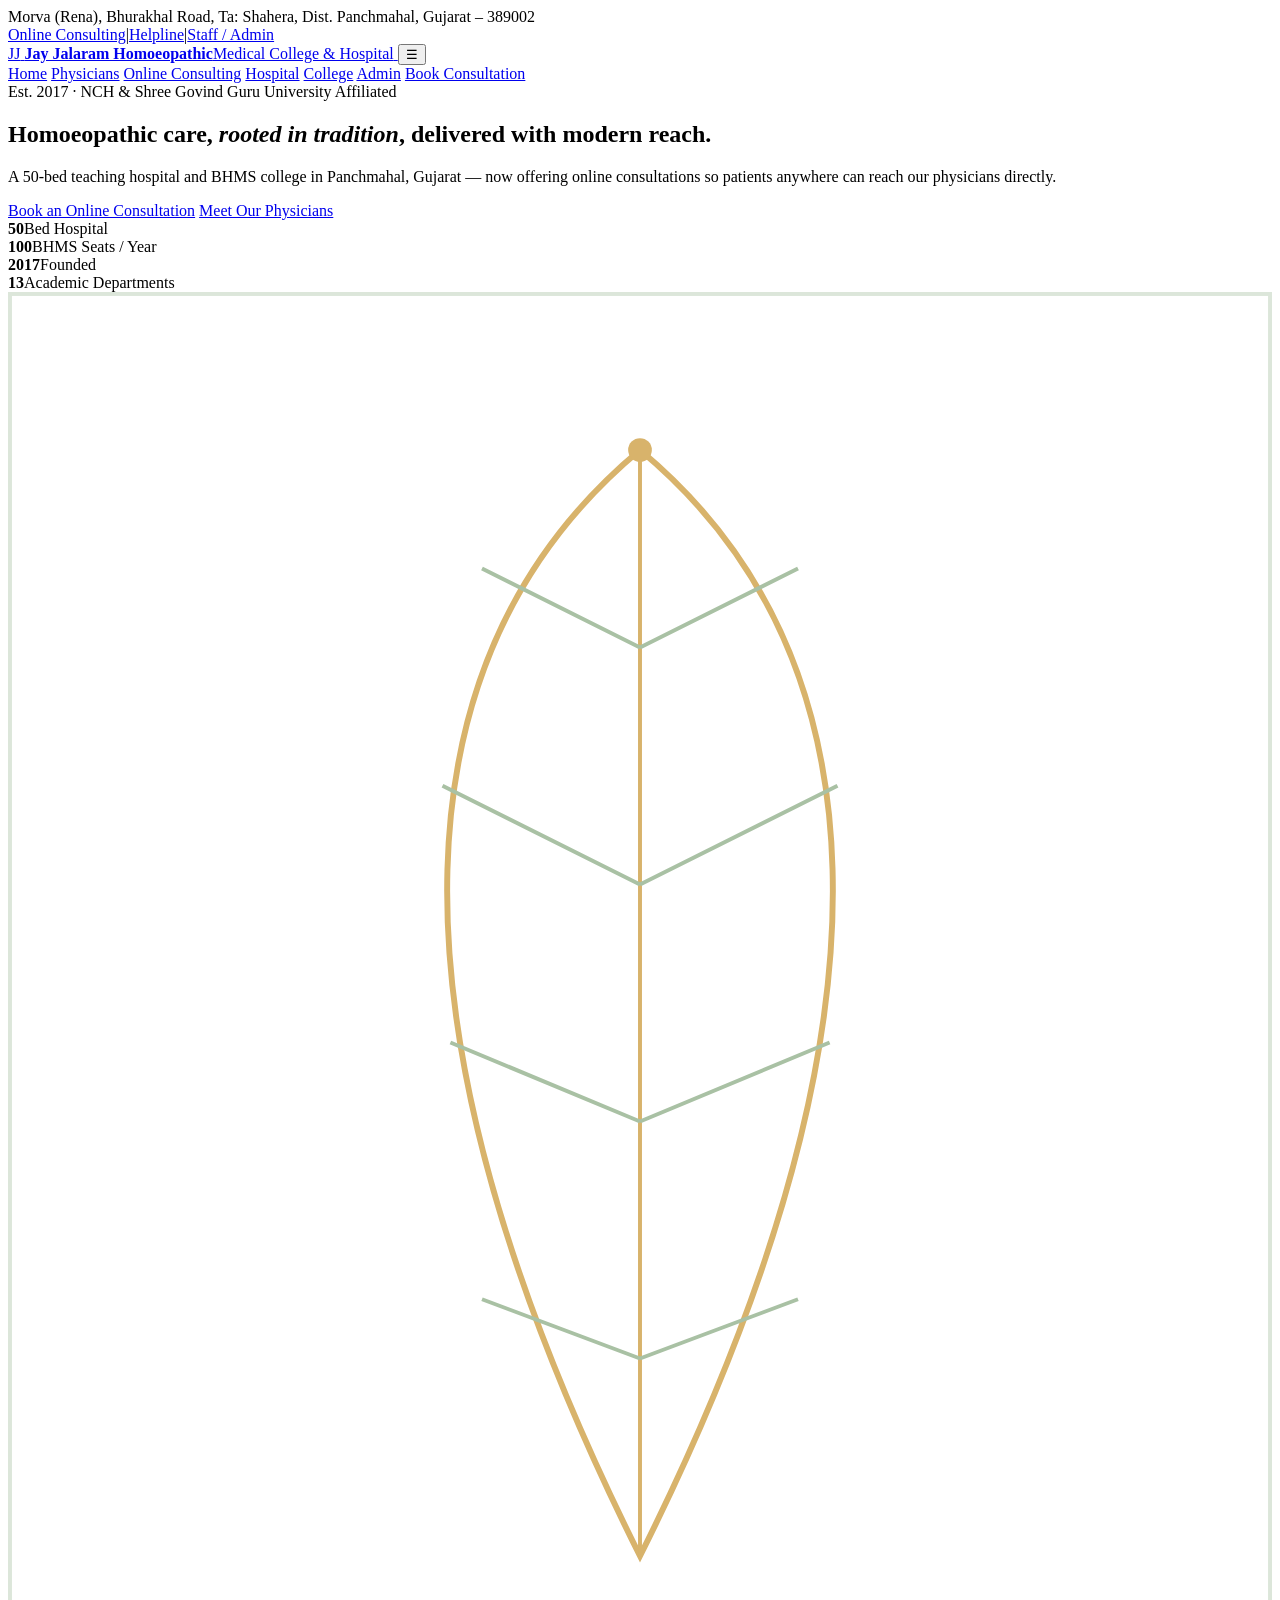
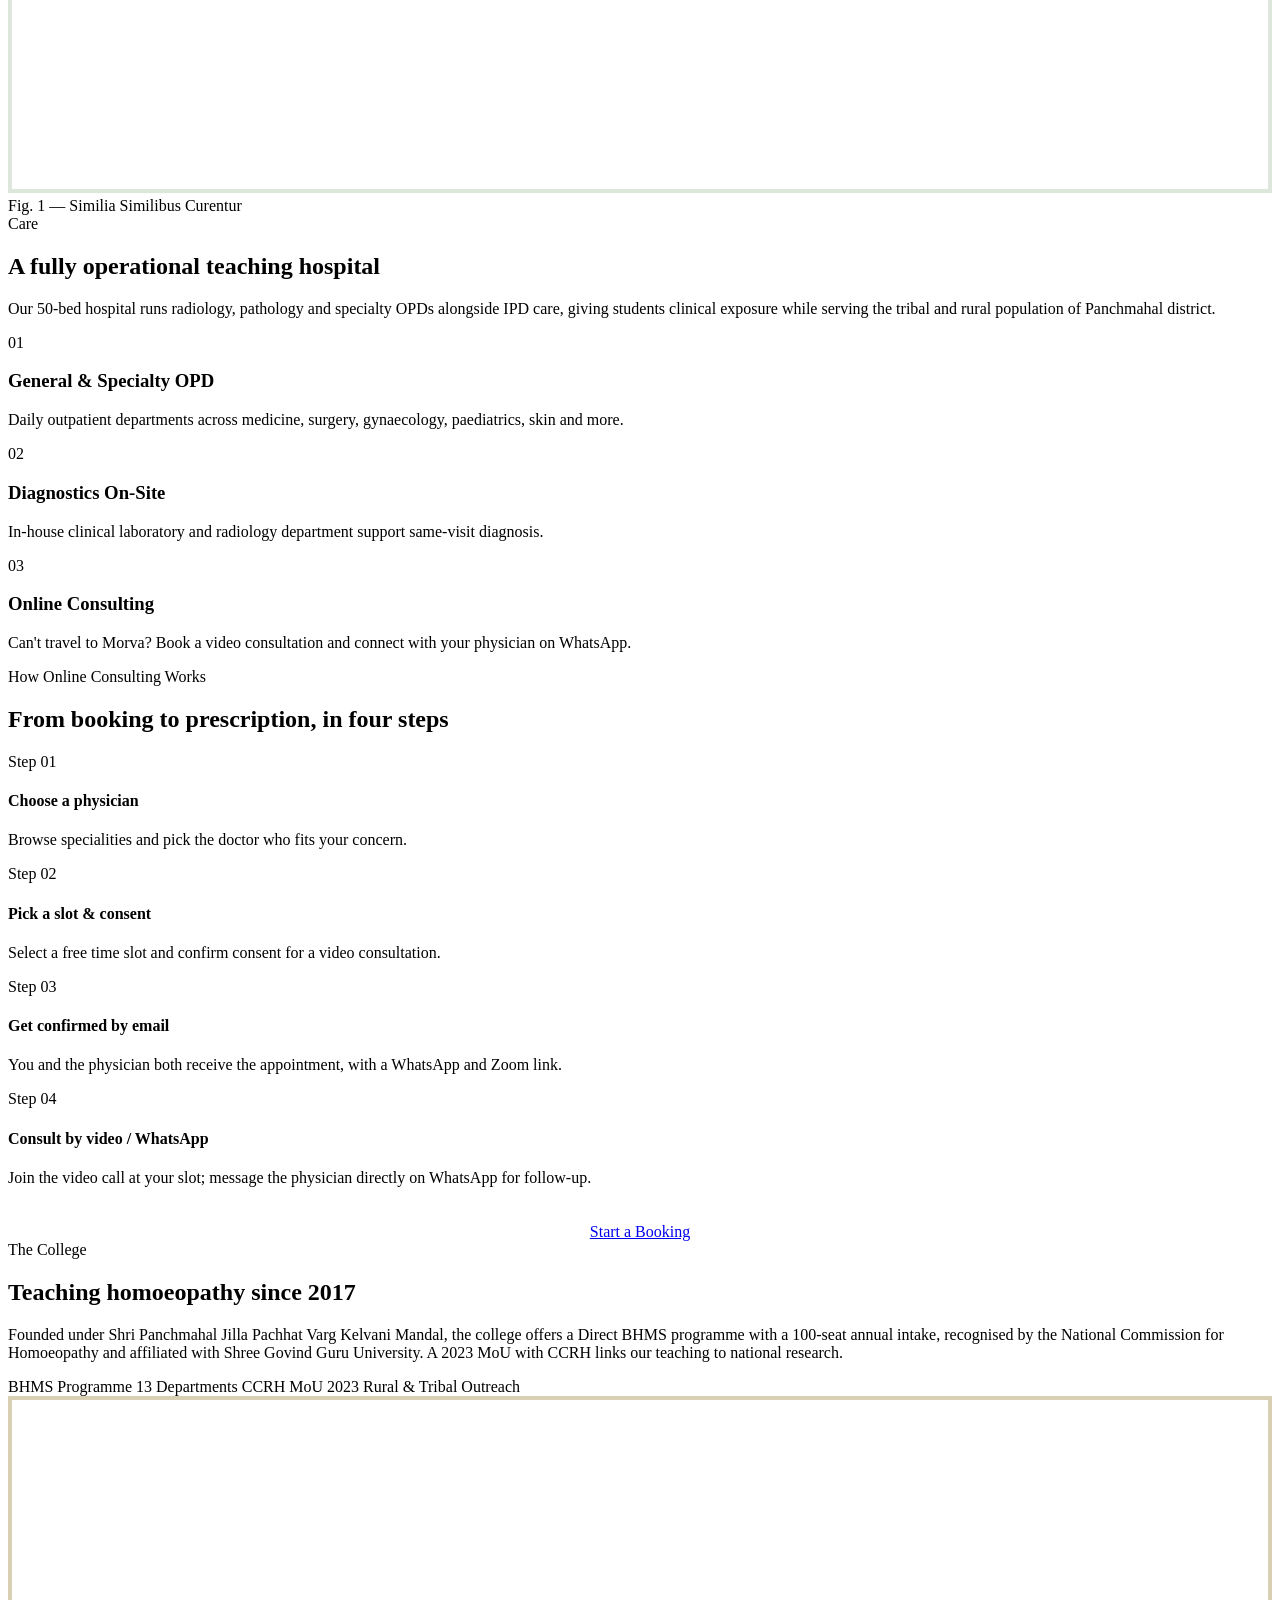
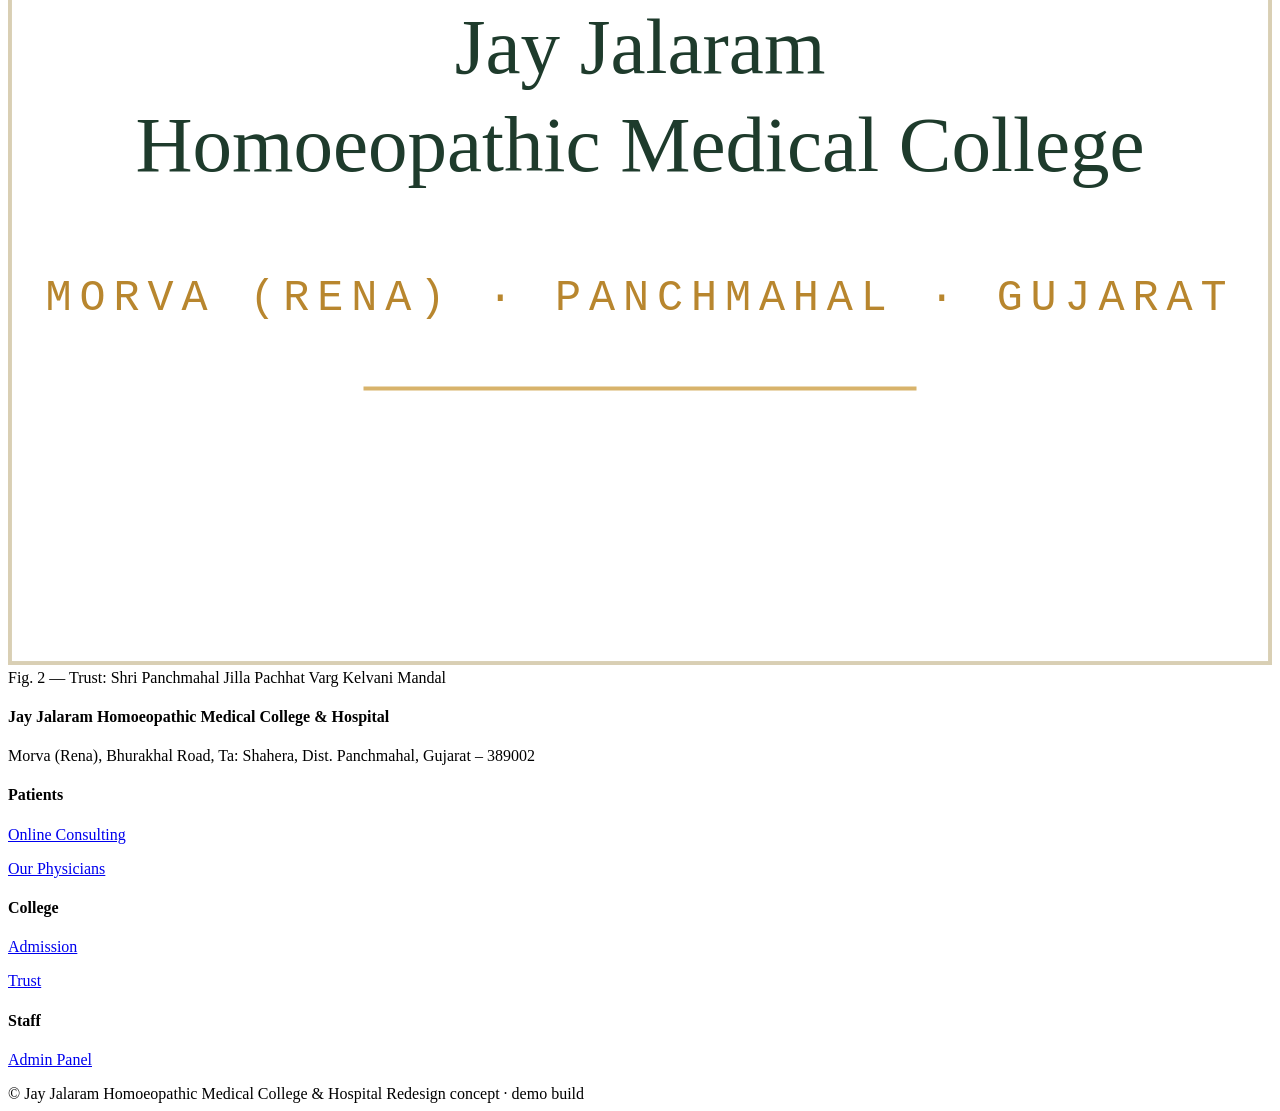
==== index.html @ 192fce9d "Add files via upload" ====
<!DOCTYPE html>
<html lang="en">
<head>
<meta charset="UTF-8">
<meta name="viewport" content="width=device-width, initial-scale=1">
<title>Jay Jalaram Homoeopathic Medical College & Hospital</title>
<link rel="stylesheet" href="css/style.css">
</head>
<body>

<div class="utility-bar">
  <div class="container">
    <div>Morva (Rena), Bhurakhal Road, Ta: Shahera, Dist. Panchmahal, Gujarat – 389002</div>
    <div><a href="consulting.html">Online Consulting</a><span class="sep">|</span><a href="tel:+910000000000">Helpline</a><span class="sep">|</span><a href="admin.html">Staff / Admin</a></div>
  </div>
</div>

<header class="site-header">
  <div class="container nav-row">
    <a href="index.html" class="brand">
      <span class="brand-mark">JJ</span>
      <span class="brand-text"><strong>Jay Jalaram Homoeopathic</strong><span>Medical College & Hospital</span></span>
    </a>
    <button class="nav-toggle" aria-label="Menu">&#9776;</button>
    <nav class="main-nav">
      <a href="index.html" class="current">Home</a>
      <a href="physicians.html">Physicians</a>
      <a href="consulting.html">Online Consulting</a>
      <a href="#hospital">Hospital</a>
      <a href="#college">College</a>
      <a href="admin.html">Admin</a>
      <a href="consulting.html" class="nav-cta">Book Consultation</a>
    </nav>
  </div>
</header>

<section class="hero">
  <div class="container">
    <div>
      <div class="eyebrow">Est. 2017 · NCH &amp; Shree Govind Guru University Affiliated</div>
      <h1>Homoeopathic care, <em>rooted in tradition</em>, delivered with modern reach.</h1>
      <p class="lead">A 50-bed teaching hospital and BHMS college in Panchmahal, Gujarat — now offering online consultations so patients anywhere can reach our physicians directly.</p>
      <div class="hero-actions">
        <a href="consulting.html" class="btn btn-primary">Book an Online Consultation</a>
        <a href="physicians.html" class="btn btn-outline-light">Meet Our Physicians</a>
      </div>
      <div class="hero-stats">
        <div><strong>50</strong><span>Bed Hospital</span></div>
        <div><strong>100</strong><span>BHMS Seats / Year</span></div>
        <div><strong>2017</strong><span>Founded</span></div>
        <div><strong>13</strong><span>Academic Departments</span></div>
      </div>
    </div>
    <div class="leaf-plate">
      <svg viewBox="0 0 320 380" fill="none" xmlns="http://www.w3.org/2000/svg">
        <rect x="0.5" y="0.5" width="319" height="379" stroke="#A9C1A4" stroke-opacity="0.4"/>
        <path d="M160 40 C 100 90, 90 180, 160 320 C 230 180, 220 90, 160 40 Z" stroke="#D8B36B" stroke-width="1.5"/>
        <path d="M160 40 L160 320" stroke="#D8B36B" stroke-width="1"/>
        <path d="M160 90 L120 70 M160 90 L200 70" stroke="#A9C1A4" stroke-width="1"/>
        <path d="M160 150 L110 125 M160 150 L210 125" stroke="#A9C1A4" stroke-width="1"/>
        <path d="M160 210 L112 190 M160 210 L208 190" stroke="#A9C1A4" stroke-width="1"/>
        <path d="M160 270 L120 255 M160 270 L200 255" stroke="#A9C1A4" stroke-width="1"/>
        <circle cx="160" cy="40" r="3" fill="#D8B36B"/>
      </svg>
      <div class="plate-caption">Fig. 1 — Similia Similibus Curentur</div>
    </div>
  </div>
</section>

<section id="hospital">
  <div class="container">
    <div class="section-head">
      <div class="eyebrow">Care</div>
      <h2>A fully operational teaching hospital</h2>
      <p>Our 50-bed hospital runs radiology, pathology and specialty OPDs alongside IPD care, giving students clinical exposure while serving the tribal and rural population of Panchmahal district.</p>
    </div>
    <div class="grid grid-3">
      <div class="card"><div class="icon">01</div><h3>General &amp; Specialty OPD</h3><p>Daily outpatient departments across medicine, surgery, gynaecology, paediatrics, skin and more.</p></div>
      <div class="card"><div class="icon">02</div><h3>Diagnostics On-Site</h3><p>In-house clinical laboratory and radiology department support same-visit diagnosis.</p></div>
      <div class="card"><div class="icon">03</div><h3>Online Consulting</h3><p>Can't travel to Morva? Book a video consultation and connect with your physician on WhatsApp.</p></div>
    </div>
  </div>
</section>

<section class="band-parchment-warm">
  <div class="container">
    <div class="section-head">
      <div class="eyebrow">How Online Consulting Works</div>
      <h2>From booking to prescription, in four steps</h2>
    </div>
    <div class="steps">
      <div class="step"><div class="num">Step 01</div><h4>Choose a physician</h4><p>Browse specialities and pick the doctor who fits your concern.</p></div>
      <div class="step"><div class="num">Step 02</div><h4>Pick a slot &amp; consent</h4><p>Select a free time slot and confirm consent for a video consultation.</p></div>
      <div class="step"><div class="num">Step 03</div><h4>Get confirmed by email</h4><p>You and the physician both receive the appointment, with a WhatsApp and Zoom link.</p></div>
      <div class="step"><div class="num">Step 04</div><h4>Consult by video / WhatsApp</h4><p>Join the video call at your slot; message the physician directly on WhatsApp for follow-up.</p></div>
    </div>
    <div style="text-align:center;margin-top:36px;">
      <a href="consulting.html" class="btn btn-primary">Start a Booking</a>
    </div>
  </div>
</section>

<section id="college">
  <div class="container">
    <div class="grid grid-2" style="align-items:center;">
      <div>
        <div class="eyebrow">The College</div>
        <h2>Teaching homoeopathy since 2017</h2>
        <p>Founded under Shri Panchmahal Jilla Pachhat Varg Kelvani Mandal, the college offers a Direct BHMS programme with a 100-seat annual intake, recognised by the National Commission for Homoeopathy and affiliated with Shree Govind Guru University. A 2023 MoU with CCRH links our teaching to national research.</p>
        <div>
          <span class="pill">BHMS Programme</span>
          <span class="pill">13 Departments</span>
          <span class="pill">CCRH MoU 2023</span>
          <span class="pill">Rural &amp; Tribal Outreach</span>
        </div>
      </div>
      <div class="leaf-plate" style="background:var(--parchment-warm);border-color:var(--rule);">
        <svg viewBox="0 0 320 220" xmlns="http://www.w3.org/2000/svg">
          <rect x="0.5" y="0.5" width="319" height="219" fill="none" stroke="#D9CFB4"/>
          <text x="160" y="70" text-anchor="middle" font-family="Fraunces, serif" font-size="20" fill="#1E3B2C">Jay Jalaram</text>
          <text x="160" y="95" text-anchor="middle" font-family="Fraunces, serif" font-size="20" fill="#1E3B2C">Homoeopathic Medical College</text>
          <text x="160" y="130" text-anchor="middle" font-family="IBM Plex Mono, monospace" font-size="11" letter-spacing="2" fill="#B8862E">MORVA (RENA) · PANCHMAHAL · GUJARAT</text>
          <line x1="90" y1="150" x2="230" y2="150" stroke="#D8B36B"/>
        </svg>
        <div class="plate-caption">Fig. 2 — Trust: Shri Panchmahal Jilla Pachhat Varg Kelvani Mandal</div>
      </div>
    </div>
  </div>
</section>

<footer class="site-footer">
  <div class="container">
    <div class="grid-4">
      <div>
        <h4>Jay Jalaram Homoeopathic Medical College &amp; Hospital</h4>
        <p>Morva (Rena), Bhurakhal Road, Ta: Shahera, Dist. Panchmahal, Gujarat – 389002</p>
      </div>
      <div>
        <h4>Patients</h4>
        <p><a href="consulting.html">Online Consulting</a></p>
        <p><a href="physicians.html">Our Physicians</a></p>
      </div>
      <div>
        <h4>College</h4>
        <p><a href="#college">Admission</a></p>
        <p><a href="#college">Trust</a></p>
      </div>
      <div>
        <h4>Staff</h4>
        <p><a href="admin.html">Admin Panel</a></p>
      </div>
    </div>
    <div class="foot-bottom">
      <span>&copy; Jay Jalaram Homoeopathic Medical College &amp; Hospital</span>
      <span>Redesign concept · demo build</span>
    </div>
  </div>
</footer>

<script src="js/app.js"></script>
</body>
</html>
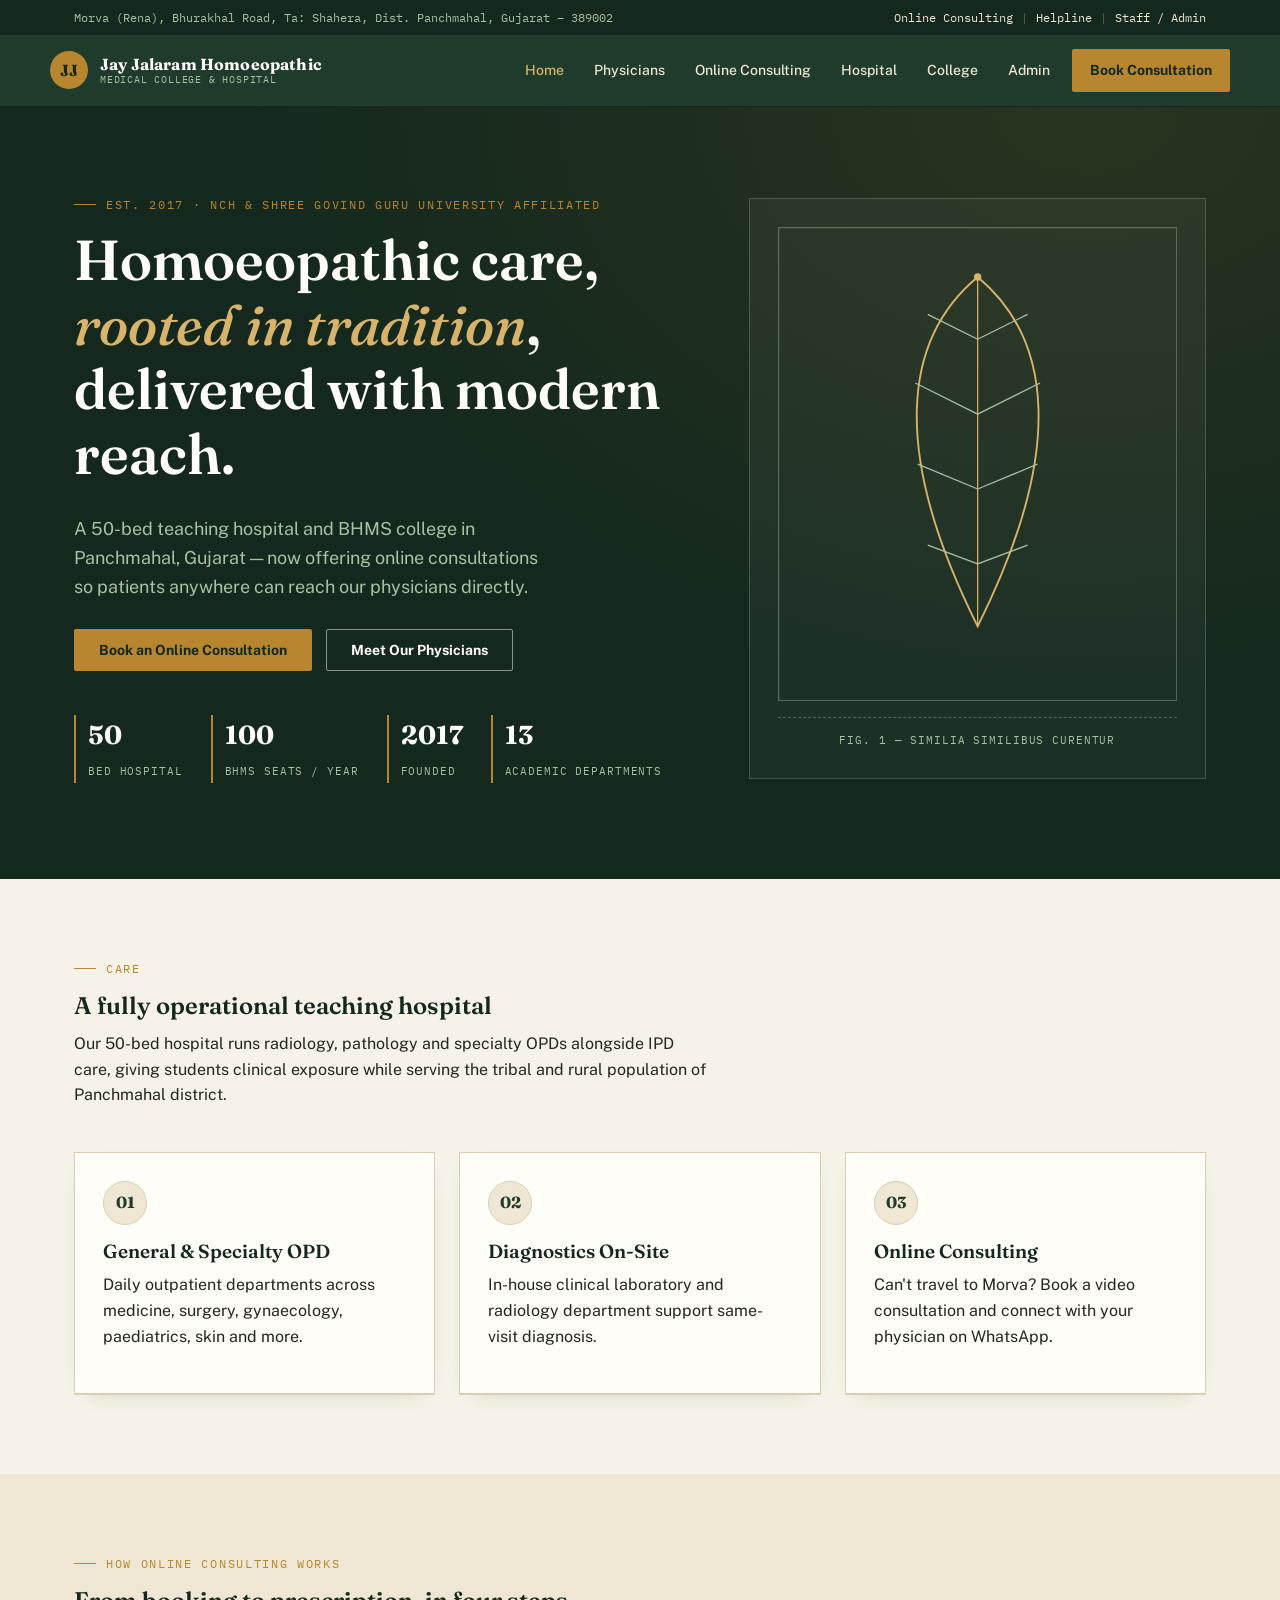
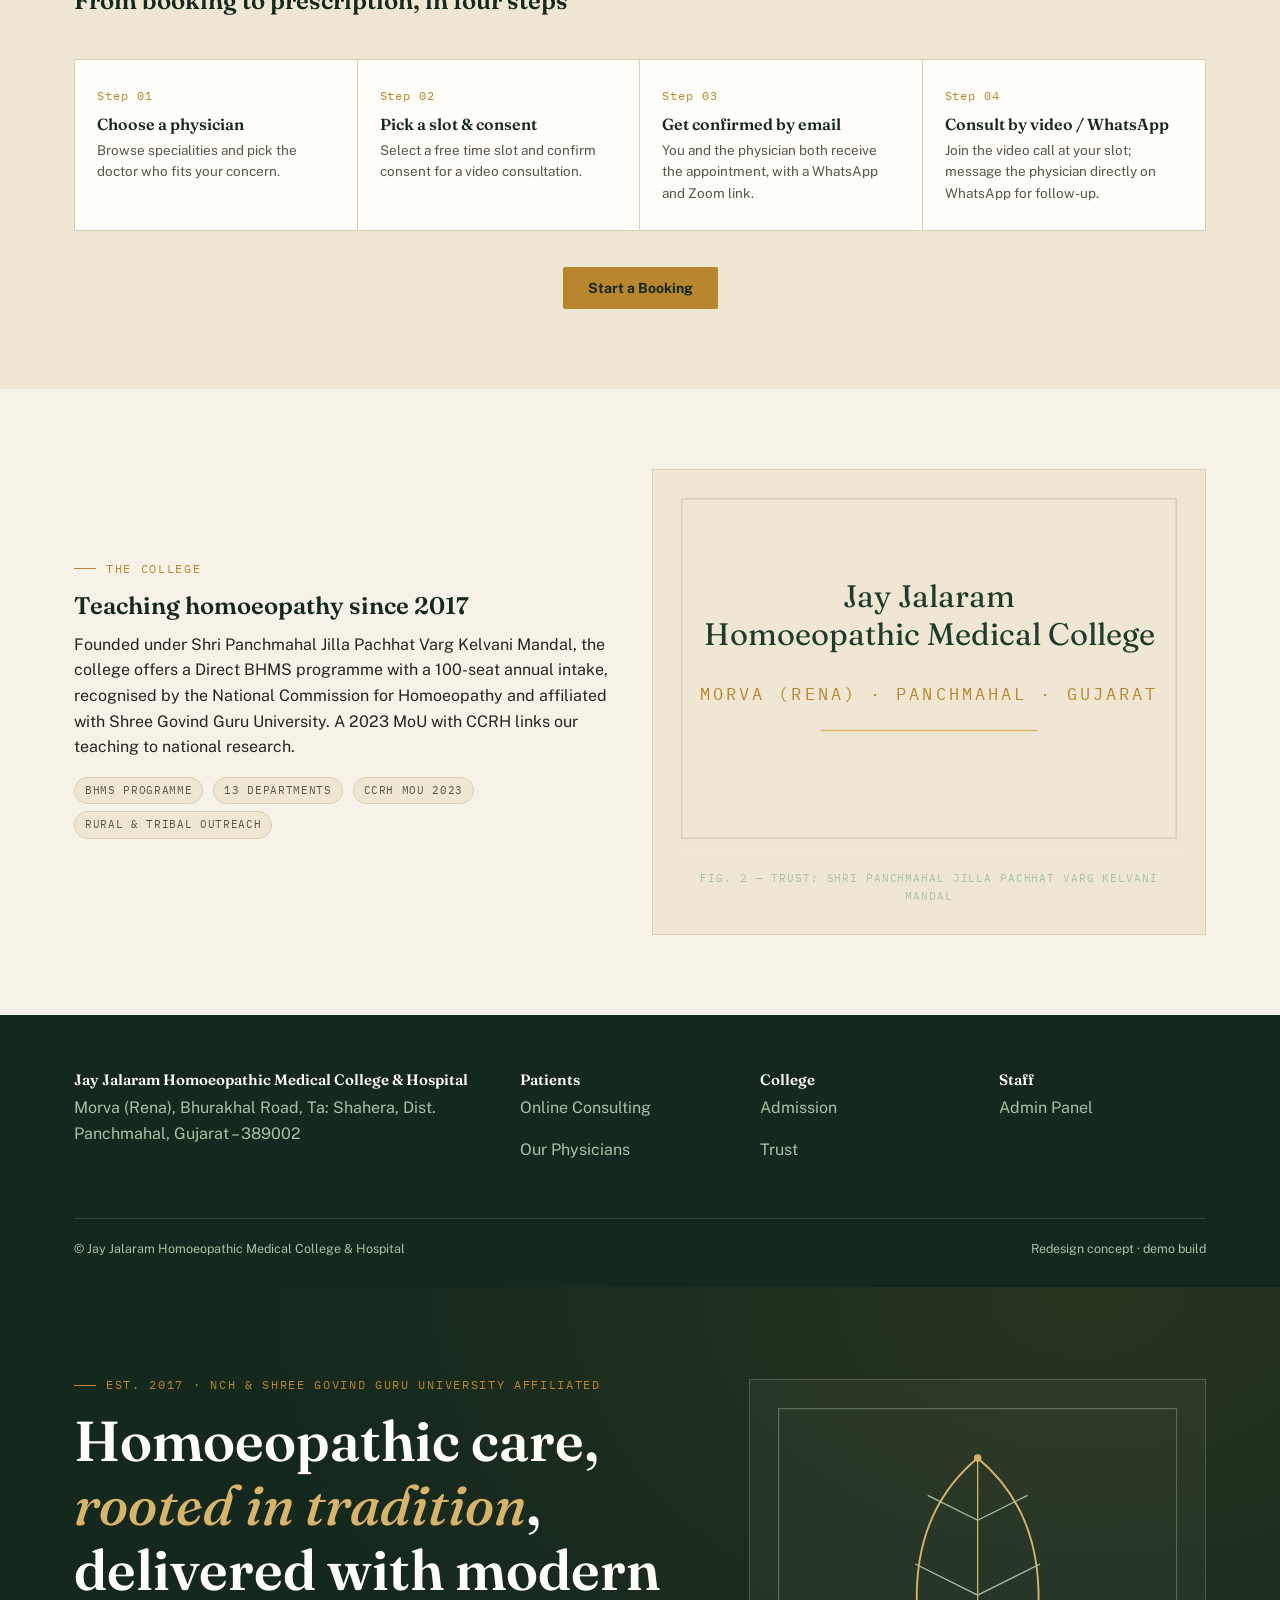
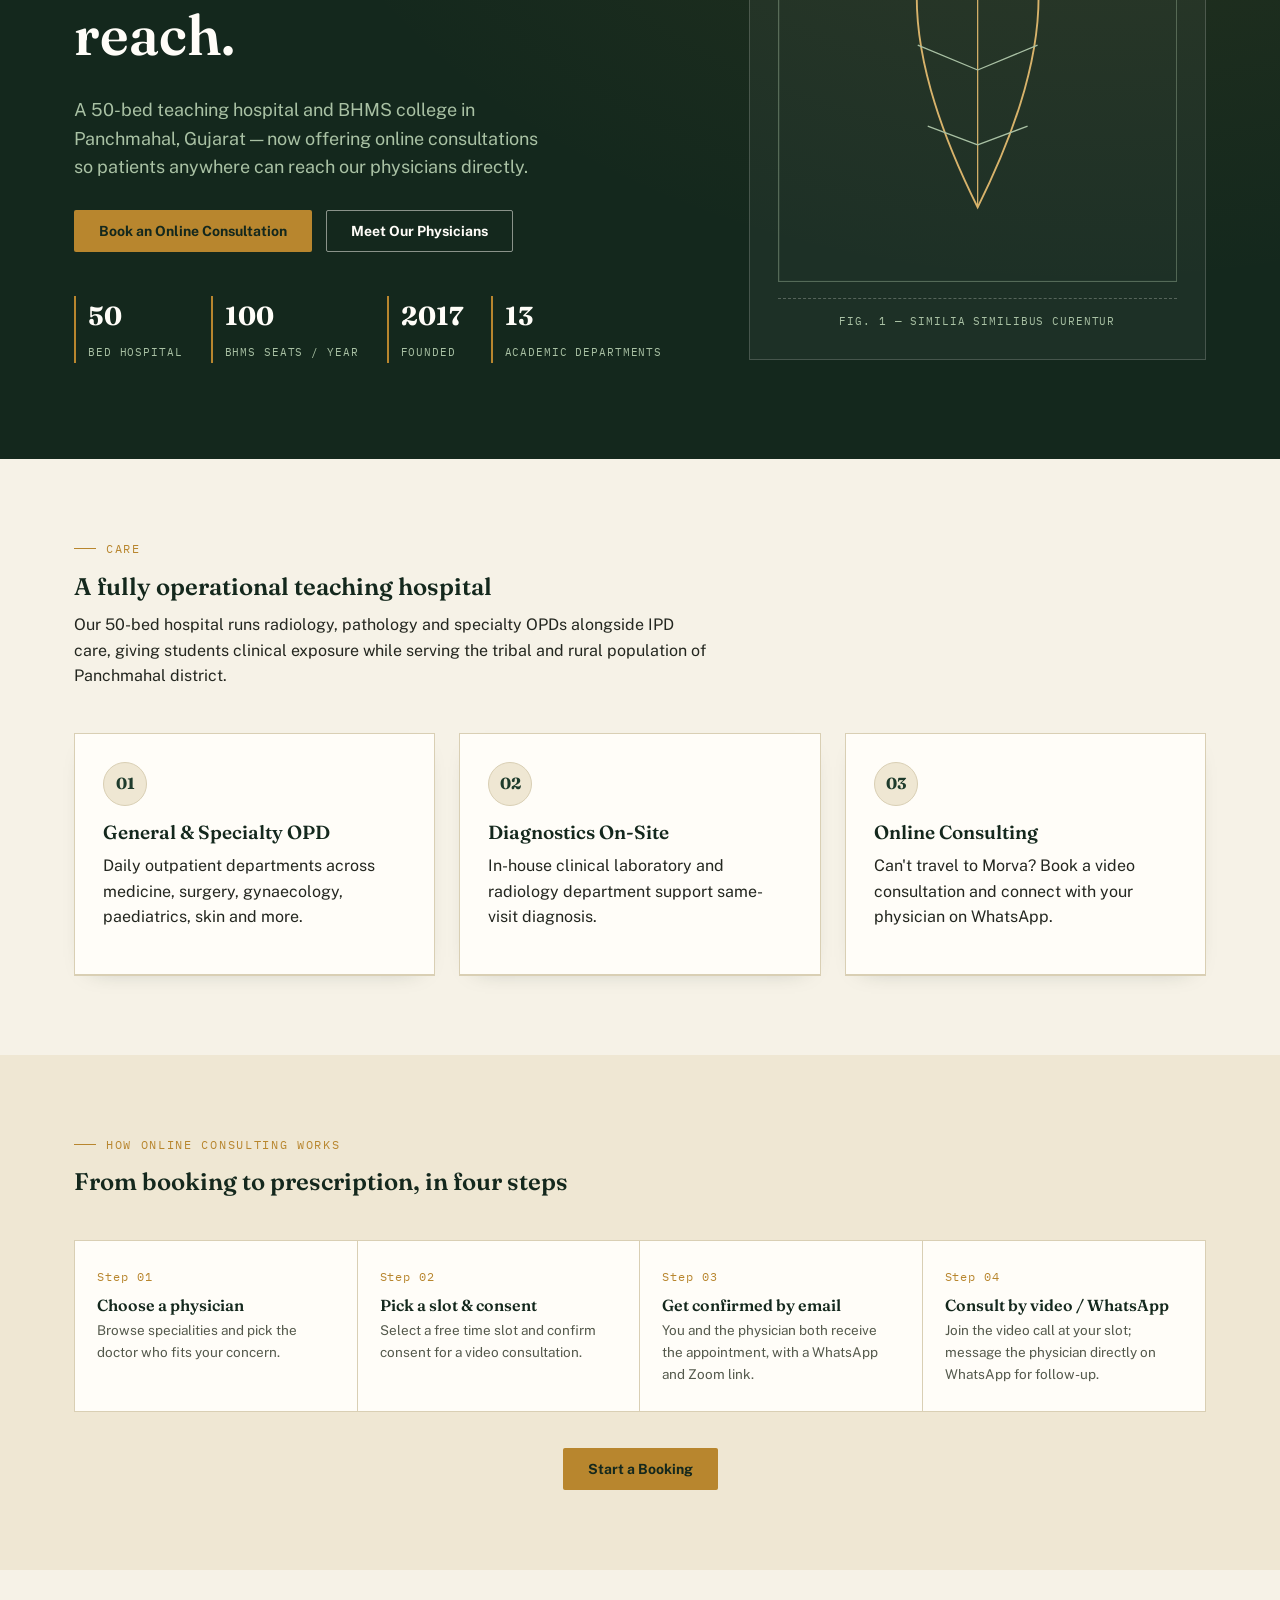
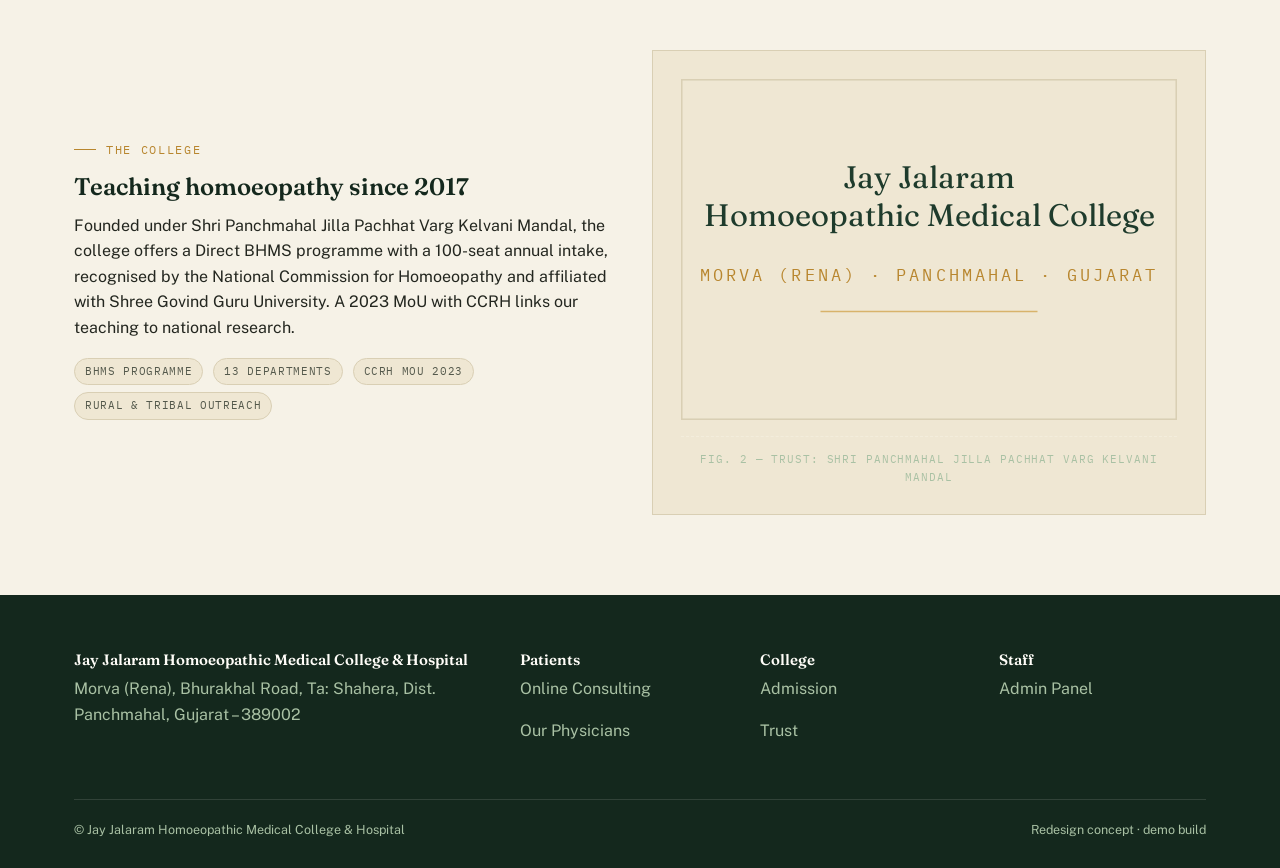
==== commit 3d988682: "Update index.html" ====
--- a/index.html
+++ b/index.html
@@ -160,3 +160,129 @@
 <script src="js/app.js"></script>
 </body>
 </html>
+<section class="hero">
+  <div class="container">
+    <div>
+      <div class="eyebrow">Est. 2017 · NCH &amp; Shree Govind Guru University Affiliated</div>
+      <h1>Homoeopathic care, <em>rooted in tradition</em>, delivered with modern reach.</h1>
+      <p class="lead">A 50-bed teaching hospital and BHMS college in Panchmahal, Gujarat — now offering online consultations so patients anywhere can reach our physicians directly.</p>
+      <div class="hero-actions">
+        <a href="consulting.html" class="btn btn-primary">Book an Online Consultation</a>
+        <a href="physicians.html" class="btn btn-outline-light">Meet Our Physicians</a>
+      </div>
+      <div class="hero-stats">
+        <div><strong>50</strong><span>Bed Hospital</span></div>
+        <div><strong>100</strong><span>BHMS Seats / Year</span></div>
+        <div><strong>2017</strong><span>Founded</span></div>
+        <div><strong>13</strong><span>Academic Departments</span></div>
+      </div>
+    </div>
+    <div class="leaf-plate">
+      <svg viewBox="0 0 320 380" fill="none" xmlns="http://www.w3.org/2000/svg">
+        <rect x="0.5" y="0.5" width="319" height="379" stroke="#A9C1A4" stroke-opacity="0.4"/>
+        <path d="M160 40 C 100 90, 90 180, 160 320 C 230 180, 220 90, 160 40 Z" stroke="#D8B36B" stroke-width="1.5"/>
+        <path d="M160 40 L160 320" stroke="#D8B36B" stroke-width="1"/>
+        <path d="M160 90 L120 70 M160 90 L200 70" stroke="#A9C1A4" stroke-width="1"/>
+        <path d="M160 150 L110 125 M160 150 L210 125" stroke="#A9C1A4" stroke-width="1"/>
+        <path d="M160 210 L112 190 M160 210 L208 190" stroke="#A9C1A4" stroke-width="1"/>
+        <path d="M160 270 L120 255 M160 270 L200 255" stroke="#A9C1A4" stroke-width="1"/>
+        <circle cx="160" cy="40" r="3" fill="#D8B36B"/>
+      </svg>
+      <div class="plate-caption">Fig. 1 — Similia Similibus Curentur</div>
+    </div>
+  </div>
+</section>
+
+<section id="hospital">
+  <div class="container">
+    <div class="section-head">
+      <div class="eyebrow">Care</div>
+      <h2>A fully operational teaching hospital</h2>
+      <p>Our 50-bed hospital runs radiology, pathology and specialty OPDs alongside IPD care, giving students clinical exposure while serving the tribal and rural population of Panchmahal district.</p>
+    </div>
+    <div class="grid grid-3">
+      <div class="card"><div class="icon">01</div><h3>General &amp; Specialty OPD</h3><p>Daily outpatient departments across medicine, surgery, gynaecology, paediatrics, skin and more.</p></div>
+      <div class="card"><div class="icon">02</div><h3>Diagnostics On-Site</h3><p>In-house clinical laboratory and radiology department support same-visit diagnosis.</p></div>
+      <div class="card"><div class="icon">03</div><h3>Online Consulting</h3><p>Can't travel to Morva? Book a video consultation and connect with your physician on WhatsApp.</p></div>
+    </div>
+  </div>
+</section>
+
+<section class="band-parchment-warm">
+  <div class="container">
+    <div class="section-head">
+      <div class="eyebrow">How Online Consulting Works</div>
+      <h2>From booking to prescription, in four steps</h2>
+    </div>
+    <div class="steps">
+      <div class="step"><div class="num">Step 01</div><h4>Choose a physician</h4><p>Browse specialities and pick the doctor who fits your concern.</p></div>
+      <div class="step"><div class="num">Step 02</div><h4>Pick a slot &amp; consent</h4><p>Select a free time slot and confirm consent for a video consultation.</p></div>
+      <div class="step"><div class="num">Step 03</div><h4>Get confirmed by email</h4><p>You and the physician both receive the appointment, with a WhatsApp and Zoom link.</p></div>
+      <div class="step"><div class="num">Step 04</div><h4>Consult by video / WhatsApp</h4><p>Join the video call at your slot; message the physician directly on WhatsApp for follow-up.</p></div>
+    </div>
+    <div style="text-align:center;margin-top:36px;">
+      <a href="consulting.html" class="btn btn-primary">Start a Booking</a>
+    </div>
+  </div>
+</section>
+
+<section id="college">
+  <div class="container">
+    <div class="grid grid-2" style="align-items:center;">
+      <div>
+        <div class="eyebrow">The College</div>
+        <h2>Teaching homoeopathy since 2017</h2>
+        <p>Founded under Shri Panchmahal Jilla Pachhat Varg Kelvani Mandal, the college offers a Direct BHMS programme with a 100-seat annual intake, recognised by the National Commission for Homoeopathy and affiliated with Shree Govind Guru University. A 2023 MoU with CCRH links our teaching to national research.</p>
+        <div>
+          <span class="pill">BHMS Programme</span>
+          <span class="pill">13 Departments</span>
+          <span class="pill">CCRH MoU 2023</span>
+          <span class="pill">Rural &amp; Tribal Outreach</span>
+        </div>
+      </div>
+      <div class="leaf-plate" style="background:var(--parchment-warm);border-color:var(--rule);">
+        <svg viewBox="0 0 320 220" xmlns="http://www.w3.org/2000/svg">
+          <rect x="0.5" y="0.5" width="319" height="219" fill="none" stroke="#D9CFB4"/>
+          <text x="160" y="70" text-anchor="middle" font-family="Fraunces, serif" font-size="20" fill="#1E3B2C">Jay Jalaram</text>
+          <text x="160" y="95" text-anchor="middle" font-family="Fraunces, serif" font-size="20" fill="#1E3B2C">Homoeopathic Medical College</text>
+          <text x="160" y="130" text-anchor="middle" font-family="IBM Plex Mono, monospace" font-size="11" letter-spacing="2" fill="#B8862E">MORVA (RENA) · PANCHMAHAL · GUJARAT</text>
+          <line x1="90" y1="150" x2="230" y2="150" stroke="#D8B36B"/>
+        </svg>
+        <div class="plate-caption">Fig. 2 — Trust: Shri Panchmahal Jilla Pachhat Varg Kelvani Mandal</div>
+      </div>
+    </div>
+  </div>
+</section>
+
+<footer class="site-footer">
+  <div class="container">
+    <div class="grid-4">
+      <div>
+        <h4>Jay Jalaram Homoeopathic Medical College &amp; Hospital</h4>
+        <p>Morva (Rena), Bhurakhal Road, Ta: Shahera, Dist. Panchmahal, Gujarat – 389002</p>
+      </div>
+      <div>
+        <h4>Patients</h4>
+        <p><a href="consulting.html">Online Consulting</a></p>
+        <p><a href="physicians.html">Our Physicians</a></p>
+      </div>
+      <div>
+        <h4>College</h4>
+        <p><a href="#college">Admission</a></p>
+        <p><a href="#college">Trust</a></p>
+      </div>
+      <div>
+        <h4>Staff</h4>
+        <p><a href="admin.html">Admin Panel</a></p>
+      </div>
+    </div>
+    <div class="foot-bottom">
+      <span>&copy; Jay Jalaram Homoeopathic Medical College &amp; Hospital</span>
+      <span>Redesign concept · demo build</span>
+    </div>
+  </div>
+</footer>
+
+<script src="js/app.js"></script>
+</body>
+</html>
--- a/css/style.css
+++ b/css/style.css
@@ -0,0 +1,315 @@
+/* ============================================================
+   JJHMC — Design System
+   Concept: "Herbarium ledger" — homoeopathy grew from botanical
+   materia medica; specimen sheets + dispensary label typography
+   give the college a distinct, credible, un-generic identity.
+   ============================================================ */
+
+@import url('https://fonts.googleapis.com/css2?family=Fraunces:ital,opsz,wght@0,9..144,400;0,9..144,500;0,9..144,600;0,9..144,700;1,9..144,500&family=Public+Sans:wght@400;500;600;700&family=IBM+Plex+Mono:wght@400;500&display=swap');
+
+:root{
+  --pine-deep:#14281D;
+  --pine:#1E3B2C;
+  --sage:#6B8768;
+  --sage-light:#A9C1A4;
+  --parchment:#F6F2E7;
+  --parchment-warm:#EFE7D3;
+  --gold:#B8862E;
+  --gold-light:#D8B36B;
+  --ink:#23261F;
+  --ink-soft:#54594C;
+  --rule:#D9CFB4;
+  --white:#FFFDF8;
+  --danger:#A23E3E;
+
+  --display:'Fraunces', serif;
+  --body:'Public Sans', sans-serif;
+  --mono:'IBM Plex Mono', monospace;
+
+  --radius:2px;
+  --shadow-card: 0 1px 0 var(--rule), 0 8px 24px -18px rgba(20,40,29,.4);
+}
+
+*{box-sizing:border-box;}
+html{scroll-behavior:smooth;}
+body{
+  margin:0;
+  background:var(--parchment);
+  color:var(--ink);
+  font-family:var(--body);
+  font-size:16px;
+  line-height:1.6;
+  -webkit-font-smoothing:antialiased;
+}
+img{max-width:100%;display:block;}
+a{color:inherit;text-decoration:none;}
+h1,h2,h3,h4{font-family:var(--display);font-weight:600;margin:0 0 .5em;color:var(--pine-deep);line-height:1.15;}
+p{margin:0 0 1em;}
+.container{max-width:1180px;margin:0 auto;padding:0 24px;}
+
+/* ---------- eyebrow / labels (dispensary-label motif) ---------- */
+.eyebrow{
+  font-family:var(--mono);
+  font-size:12px;
+  letter-spacing:.14em;
+  text-transform:uppercase;
+  color:var(--gold);
+  display:flex;
+  align-items:center;
+  gap:10px;
+  margin-bottom:14px;
+}
+.eyebrow::before{
+  content:"";
+  width:22px;height:1px;background:var(--gold);display:inline-block;
+}
+
+/* ---------- top utility bar ---------- */
+.utility-bar{
+  background:var(--pine-deep);
+  color:var(--sage-light);
+  font-family:var(--mono);
+  font-size:12px;
+}
+.utility-bar .container{
+  display:flex;justify-content:space-between;align-items:center;
+  padding-top:8px;padding-bottom:8px;flex-wrap:wrap;gap:6px;
+}
+.utility-bar a{color:var(--parchment-warm);}
+.utility-bar a:hover{color:var(--gold-light);}
+.utility-bar .sep{opacity:.4;margin:0 8px;}
+
+/* ---------- nav ---------- */
+header.site-header{
+  background:var(--pine);
+  border-bottom:1px solid var(--pine-deep);
+  position:sticky;top:0;z-index:50;
+}
+.nav-row{
+  display:flex;align-items:center;justify-content:space-between;
+  padding:14px 0;
+}
+.brand{display:flex;align-items:center;gap:12px;color:var(--white);}
+.brand-mark{
+  width:38px;height:38px;border-radius:50%;
+  background:var(--gold);color:var(--pine-deep);
+  display:flex;align-items:center;justify-content:center;
+  font-family:var(--display);font-weight:700;font-size:16px;
+  flex-shrink:0;
+}
+.brand-text{line-height:1.2;}
+.brand-text strong{display:block;font-family:var(--display);font-size:16px;letter-spacing:.01em;}
+.brand-text span{display:block;font-family:var(--mono);font-size:10px;letter-spacing:.08em;color:var(--sage-light);text-transform:uppercase;}
+
+nav.main-nav{display:flex;gap:2px;align-items:center;}
+nav.main-nav a{
+  color:var(--parchment-warm);
+  font-size:14px;font-weight:500;
+  padding:10px 14px;border-radius:var(--radius);
+  transition:background .15s, color .15s;
+}
+nav.main-nav a:hover{background:rgba(255,255,255,.08);color:var(--white);}
+nav.main-nav a.current{color:var(--gold-light);}
+.nav-cta{
+  background:var(--gold);color:var(--pine-deep)!important;
+  font-weight:700!important;
+  padding:10px 18px!important;margin-left:6px;
+}
+.nav-cta:hover{background:var(--gold-light)!important;}
+
+.nav-toggle{display:none;background:none;border:0;color:var(--white);font-size:24px;cursor:pointer;}
+
+@media (max-width:900px){
+  nav.main-nav{
+    position:fixed;inset:0 0 0 auto;width:78%;max-width:320px;
+    background:var(--pine-deep);flex-direction:column;align-items:stretch;
+    padding:80px 20px 20px;gap:4px;
+    transform:translateX(100%);transition:transform .25s ease;
+  }
+  nav.main-nav.open{transform:translateX(0);}
+  nav.main-nav a{padding:14px 12px;border-bottom:1px solid rgba(255,255,255,.06);}
+  .nav-toggle{display:block;}
+}
+
+/* ---------- buttons ---------- */
+.btn{
+  display:inline-flex;align-items:center;justify-content:center;gap:8px;
+  font-family:var(--body);font-weight:700;font-size:14px;
+  padding:13px 24px;border-radius:var(--radius);border:1px solid transparent;
+  cursor:pointer;transition:transform .12s, background .15s, box-shadow .15s;
+  line-height:1;
+}
+.btn:active{transform:translateY(1px);}
+.btn-primary{background:var(--gold);color:var(--pine-deep);}
+.btn-primary:hover{background:var(--gold-light);}
+.btn-outline{background:transparent;border-color:var(--pine);color:var(--pine);}
+.btn-outline:hover{background:var(--pine);color:var(--white);}
+.btn-outline-light{background:transparent;border-color:rgba(255,253,248,.5);color:var(--white);}
+.btn-outline-light:hover{background:rgba(255,253,248,.12);}
+.btn-whatsapp{background:#25D366;color:#06210f;}
+.btn-whatsapp:hover{background:#3fe07c;}
+.btn-block{width:100%;}
+.btn-sm{padding:9px 16px;font-size:13px;}
+
+/* ---------- hero ---------- */
+.hero{
+  background:
+    radial-gradient(ellipse at 85% 0%, rgba(184,134,46,.12), transparent 55%),
+    var(--pine-deep);
+  color:var(--white);
+  padding:88px 0 96px;
+  position:relative;
+  overflow:hidden;
+}
+.hero .container{display:grid;grid-template-columns:1.15fr .85fr;gap:56px;align-items:center;}
+.hero h1{color:var(--white);font-size:clamp(34px,4.4vw,58px);font-weight:600;}
+.hero h1 em{color:var(--gold-light);font-style:italic;font-weight:500;}
+.hero p.lead{color:var(--sage-light);font-size:18px;max-width:44ch;}
+.hero-actions{display:flex;gap:14px;flex-wrap:wrap;margin-top:28px;}
+.hero-stats{display:flex;gap:28px;margin-top:44px;flex-wrap:wrap;}
+.hero-stats div{border-left:2px solid var(--gold);padding-left:12px;}
+.hero-stats strong{display:block;font-family:var(--display);font-size:26px;color:var(--white);}
+.hero-stats span{font-family:var(--mono);font-size:11px;letter-spacing:.08em;text-transform:uppercase;color:var(--sage-light);}
+
+.leaf-plate{
+  border:1px solid rgba(255,253,248,.18);
+  background:rgba(255,253,248,.04);
+  padding:28px;position:relative;
+}
+.leaf-plate svg{width:100%;height:auto;display:block;}
+.leaf-plate .plate-caption{
+  font-family:var(--mono);font-size:11px;letter-spacing:.08em;text-transform:uppercase;
+  color:var(--sage-light);margin-top:16px;text-align:center;border-top:1px dashed rgba(255,253,248,.25);padding-top:14px;
+}
+@media (max-width:900px){
+  .hero .container{grid-template-columns:1fr;}
+  .leaf-plate{max-width:340px;margin:0 auto;}
+}
+
+/* ---------- sections ---------- */
+section{padding:80px 0;}
+section.tight{padding:56px 0;}
+.section-head{max-width:640px;margin-bottom:44px;}
+.section-head.center{margin-left:auto;margin-right:auto;text-align:center;}
+.band-parchment-warm{background:var(--parchment-warm);}
+.band-pine{background:var(--pine);color:var(--white);}
+.band-pine h2, .band-pine .eyebrow{color:var(--white);}
+.band-pine .eyebrow{color:var(--gold-light);}
+
+/* ---------- grid / cards ---------- */
+.grid{display:grid;gap:24px;}
+.grid-3{grid-template-columns:repeat(3,1fr);}
+.grid-2{grid-template-columns:repeat(2,1fr);}
+@media (max-width:900px){.grid-3,.grid-2{grid-template-columns:1fr;}}
+
+.card{
+  background:var(--white);
+  border:1px solid var(--rule);
+  box-shadow:var(--shadow-card);
+  padding:28px;
+}
+.card h3{font-size:19px;}
+.card .icon{
+  width:44px;height:44px;border-radius:50%;
+  background:var(--parchment-warm);color:var(--pine);
+  display:flex;align-items:center;justify-content:center;
+  margin-bottom:16px;font-family:var(--display);font-weight:700;
+  border:1px solid var(--rule);
+}
+
+/* ---------- specimen card (physician portfolio) ---------- */
+.specimen{
+  background:var(--white);
+  border:1px solid var(--rule);
+  box-shadow:var(--shadow-card);
+  position:relative;
+  padding:18px;
+}
+.specimen::before,.specimen::after,
+.specimen .corner-l,.specimen .corner-r{
+  content:"";position:absolute;width:10px;height:10px;border:1px dashed var(--gold);
+}
+.specimen::before{top:8px;left:8px;border-right:none;border-bottom:none;}
+.specimen::after{top:8px;right:8px;border-left:none;border-bottom:none;}
+.specimen .corner-l{bottom:8px;left:8px;border-right:none;border-top:none;}
+.specimen .corner-r{bottom:8px;right:8px;border-left:none;border-top:none;}
+.specimen-photo{
+  aspect-ratio:4/5;background:var(--parchment-warm);
+  display:flex;align-items:center;justify-content:center;
+  font-family:var(--display);font-size:42px;color:var(--sage);
+  border:1px solid var(--rule);margin-bottom:16px;overflow:hidden;
+}
+.specimen-photo img{width:100%;height:100%;object-fit:cover;}
+.specimen-label{border-top:1px dashed var(--rule);padding-top:14px;}
+.specimen-label .name{font-family:var(--display);font-size:19px;font-weight:600;color:var(--pine-deep);}
+.specimen-label .taxon{
+  font-family:var(--mono);font-size:11px;letter-spacing:.06em;text-transform:uppercase;color:var(--gold);
+  margin:4px 0 10px;
+}
+.specimen-label .desc{font-size:14px;color:var(--ink-soft);margin-bottom:14px;}
+.specimen-actions{display:flex;gap:8px;flex-wrap:wrap;}
+
+/* ---------- process steps ---------- */
+.steps{counter-reset:step;display:grid;grid-template-columns:repeat(4,1fr);gap:0;border:1px solid var(--rule);}
+.step{padding:26px 22px;border-right:1px solid var(--rule);position:relative;background:var(--white);}
+.step:last-child{border-right:none;}
+.step .num{font-family:var(--mono);color:var(--gold);font-size:12px;letter-spacing:.08em;margin-bottom:10px;}
+.step h4{font-size:16px;margin-bottom:6px;}
+.step p{font-size:13.5px;color:var(--ink-soft);margin:0;}
+@media (max-width:900px){.steps{grid-template-columns:1fr;}.step{border-right:none;border-bottom:1px solid var(--rule);}}
+
+/* ---------- forms ---------- */
+.form-panel{background:var(--white);border:1px solid var(--rule);box-shadow:var(--shadow-card);padding:32px;}
+.form-row{margin-bottom:18px;}
+.form-row label{
+  display:block;font-family:var(--mono);font-size:11px;letter-spacing:.06em;text-transform:uppercase;
+  color:var(--ink-soft);margin-bottom:6px;
+}
+.form-row input,.form-row select,.form-row textarea{
+  width:100%;padding:12px 14px;border:1px solid var(--rule);background:var(--parchment);
+  font-family:var(--body);font-size:14.5px;color:var(--ink);border-radius:var(--radius);
+}
+.form-row input:focus,.form-row select:focus,.form-row textarea:focus{
+  outline:2px solid var(--gold);outline-offset:1px;background:var(--white);
+}
+.form-grid-2{display:grid;grid-template-columns:1fr 1fr;gap:0 18px;}
+@media (max-width:640px){.form-grid-2{grid-template-columns:1fr;}}
+
+.slot-grid{display:grid;grid-template-columns:repeat(auto-fill,minmax(96px,1fr));gap:8px;}
+.slot{
+  border:1px solid var(--rule);background:var(--parchment);text-align:center;
+  padding:10px 6px;font-family:var(--mono);font-size:13px;cursor:pointer;border-radius:var(--radius);
+}
+.slot:hover{border-color:var(--gold);}
+.slot.selected{background:var(--pine);border-color:var(--pine);color:var(--white);}
+.slot.taken{opacity:.35;text-decoration:line-through;cursor:not-allowed;background:var(--parchment-warm);}
+
+.consent-box{
+  border:1px solid var(--gold);background:rgba(184,134,46,.06);
+  padding:16px;display:flex;gap:12px;align-items:flex-start;font-size:13.5px;color:var(--ink-soft);
+}
+.consent-box input{margin-top:3px;}
+
+.status-msg{padding:14px 16px;border-left:3px solid var(--sage);background:var(--parchment-warm);font-size:14px;margin-top:16px;display:none;}
+.status-msg.show{display:block;}
+.status-msg.error{border-color:var(--danger);}
+
+/* ---------- table (admin) ---------- */
+table.data-table{width:100%;border-collapse:collapse;background:var(--white);font-size:13.5px;}
+table.data-table th,table.data-table td{border:1px solid var(--rule);padding:10px 12px;text-align:left;vertical-align:top;}
+table.data-table th{background:var(--parchment-warm);font-family:var(--mono);font-size:11px;letter-spacing:.05em;text-transform:uppercase;color:var(--ink-soft);}
+.tag{font-family:var(--mono);font-size:10.5px;padding:3px 8px;border-radius:20px;letter-spacing:.04em;text-transform:uppercase;}
+.tag.pending{background:#F2E6C8;color:#7A5A12;}
+.tag.confirmed{background:#DCEBD8;color:#2E5A2A;}
+.tag.cancelled{background:#F3DCDC;color:#8C2E2E;}
+
+/* ---------- footer ---------- */
+footer.site-footer{background:var(--pine-deep);color:var(--sage-light);padding:56px 0 28px;}
+footer.site-footer h4{color:var(--white);font-size:15px;}
+footer .grid-4{display:grid;grid-template-columns:2fr 1fr 1fr 1fr;gap:32px;}
+footer a:hover{color:var(--gold-light);}
+footer .foot-bottom{border-top:1px solid rgba(255,253,248,.12);margin-top:40px;padding-top:20px;font-size:12.5px;display:flex;justify-content:space-between;flex-wrap:wrap;gap:10px;}
+@media (max-width:900px){footer .grid-4{grid-template-columns:1fr 1fr;}}
+
+.pill{display:inline-block;font-family:var(--mono);font-size:11px;letter-spacing:.06em;text-transform:uppercase;background:var(--parchment-warm);border:1px solid var(--rule);color:var(--ink-soft);padding:4px 10px;border-radius:20px;margin:0 6px 6px 0;}
+                 
